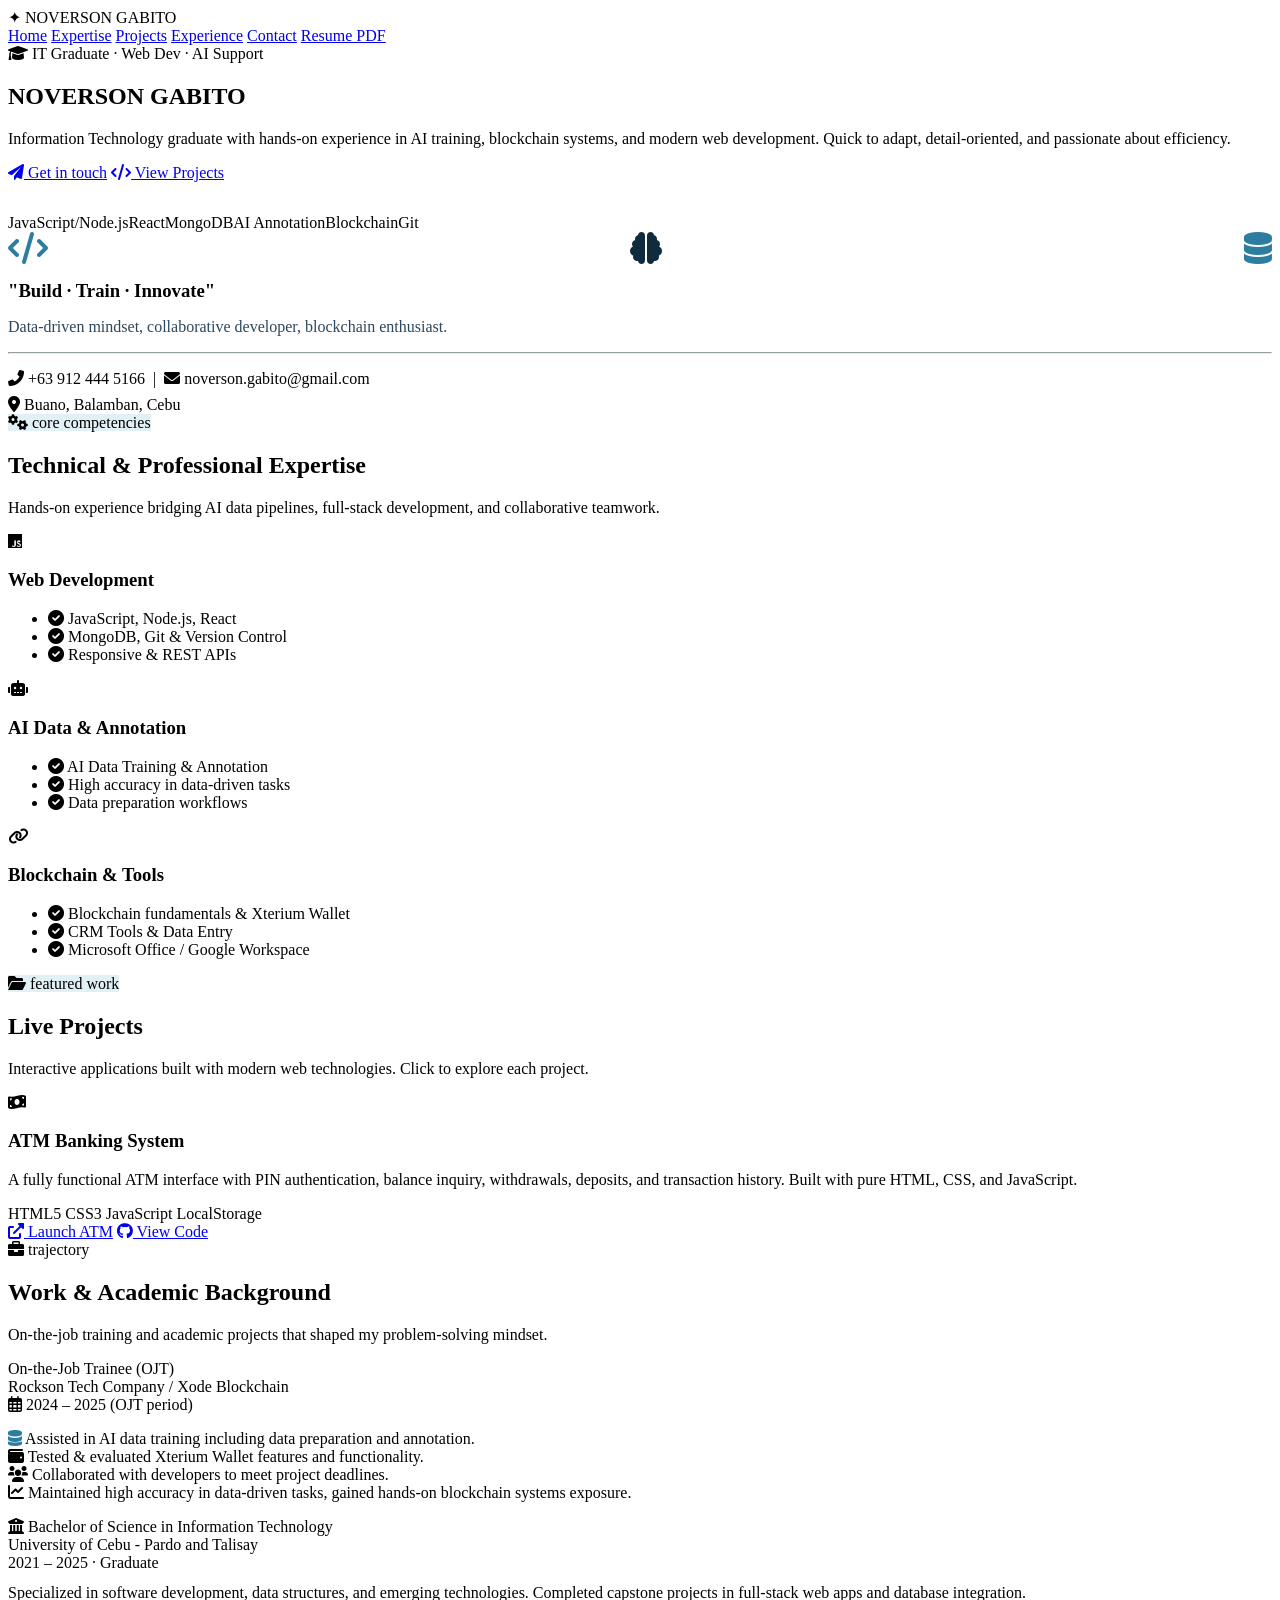
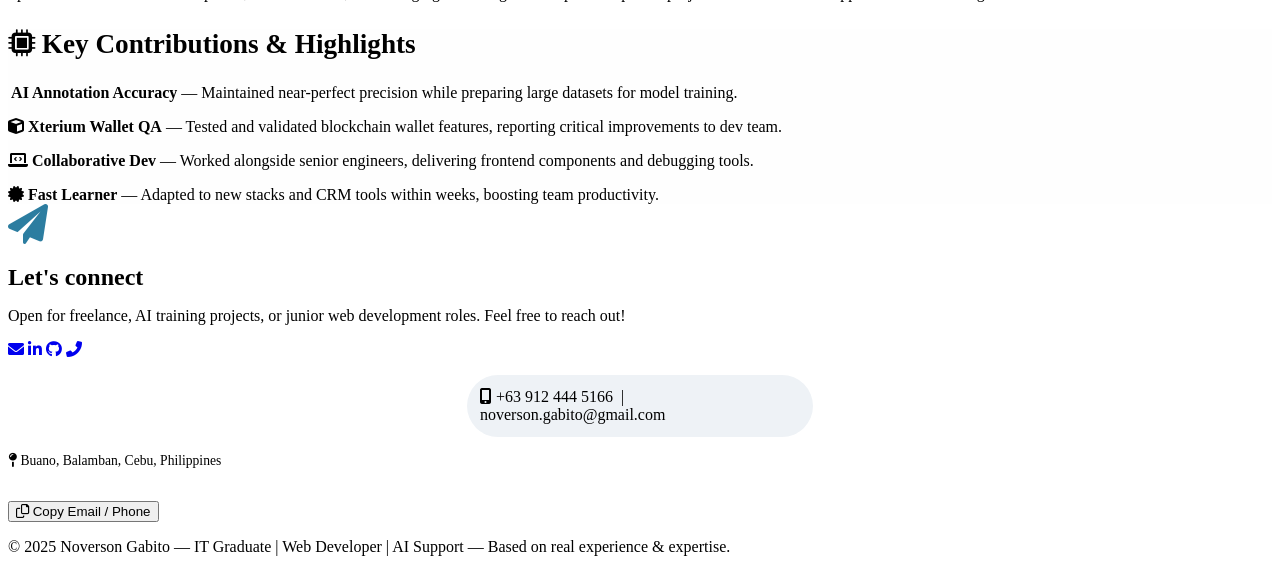
==== index.html @ 31737b8f "Create personal portfolio webpage for Noverson Gabito This HTML file serves as a personal portfolio " ====
<!DOCTYPE html>
<html lang="en">
<head>
  <meta charset="UTF-8">
  <meta name="viewport" content="width=device-width, initial-scale=1.0, viewport-fit=cover">
  <title>Noverson Gabito | IT Graduate · Web Developer · AI Support</title>
  <link href="https://fonts.googleapis.com/css2?family=Inter:opsz,wght@14..32,300;14..32,400;14..32,500;14..32,600;14..32,700;14..32,800&display=swap" rel="stylesheet">
  <link rel="stylesheet" href="https://cdnjs.cloudflare.com/ajax/libs/font-awesome/6.0.0-beta3/css/all.min.css">
  <link rel="stylesheet" href="style.css">
</head>
<body>

<nav class="navbar">
  <div class="nav-container">
    <div class="logo">✦ NOVERSON GABITO</div>
    <div class="nav-links">
      <a href="#home">Home</a>
      <a href="#expertise">Expertise</a>
      <a href="#projects-showcase">Projects</a>
      <a href="#experience">Experience</a>
      <a href="#contact">Contact</a>
      <a href="#" class="btn-resume" id="resumeBtn">Resume PDF</a>
    </div>
  </div>
</nav>

<main>
  <!-- Hero Section -->
  <section id="home" class="hero">
    <div class="hero-grid">
      <div class="hero-content">
        <div class="badge"><i class="fas fa-graduation-cap"></i> IT Graduate · Web Dev · AI Support</div>
        <h1>NOVERSON <span class="hero-highlight">GABITO</span></h1>
        <p class="hero-sub">Information Technology graduate with hands-on experience in AI training, blockchain systems, and modern web development. Quick to adapt, detail-oriented, and passionate about efficiency.</p>
        <div class="btn-group">
          <a href="#contact" class="btn-primary"><i class="fas fa-paper-plane"></i> Get in touch</a>
          <a href="#projects-showcase" class="btn-outline"><i class="fas fa-code"></i> View Projects</a>
        </div>
        <div class="tech-icons" style="margin-top: 2rem;">
          <span>JavaScript/Node.js</span><span>React</span><span>MongoDB</span><span>AI Annotation</span><span>Blockchain</span><span>Git</span>
        </div>
      </div>
      <div class="hero-visual">
        <div style="display: flex; justify-content: space-between; align-items: center;">
          <i class="fas fa-code" style="font-size: 2rem; color: #2c7da0;"></i>
          <i class="fas fa-brain" style="font-size: 2rem; color: #0f2b3d;"></i>
          <i class="fas fa-database" style="font-size: 2rem; color: #2c7da0;"></i>
        </div>
        <h3 style="margin: 1rem 0 0.5rem;">"Build · Train · Innovate"</h3>
        <p style="color: #2c475c;">Data-driven mindset, collaborative developer, blockchain enthusiast.</p>
        <hr style="margin: 1rem 0; border-color: #e0f0f5;">
        <div><i class="fas fa-phone-alt"></i> +63 912 444 5166 &nbsp;|&nbsp; <i class="fas fa-envelope"></i> noverson.gabito@gmail.com</div>
        <div style="margin-top: 0.5rem;"><i class="fas fa-map-marker-alt"></i> Buano, Balamban, Cebu</div>
      </div>
    </div>
  </section>

  <!-- EXPERTISE Section -->
  <section id="expertise">
    <div>
      <span class="badge" style="background:#e1f0f5;"><i class="fas fa-cogs"></i> core competencies</span>
      <h2 class="section-title">Technical & Professional Expertise</h2>
      <p class="section-sub">Hands-on experience bridging AI data pipelines, full-stack development, and collaborative teamwork.</p>
    </div>
    <div class="expertise-grid">
      <div class="exp-card">
        <div class="exp-icon"><i class="fab fa-js"></i></div>
        <h3>Web Development</h3>
        <ul class="exp-list">
          <li><i class="fas fa-check-circle"></i> JavaScript, Node.js, React</li>
          <li><i class="fas fa-check-circle"></i> MongoDB, Git & Version Control</li>
          <li><i class="fas fa-check-circle"></i> Responsive & REST APIs</li>
        </ul>
      </div>
      <div class="exp-card">
        <div class="exp-icon"><i class="fas fa-robot"></i></div>
        <h3>AI Data & Annotation</h3>
        <ul class="exp-list">
          <li><i class="fas fa-check-circle"></i> AI Data Training & Annotation</li>
          <li><i class="fas fa-check-circle"></i> High accuracy in data-driven tasks</li>
          <li><i class="fas fa-check-circle"></i> Data preparation workflows</li>
        </ul>
      </div>
      <div class="exp-card">
        <div class="exp-icon"><i class="fas fa-link"></i></div>
        <h3>Blockchain & Tools</h3>
        <ul class="exp-list">
          <li><i class="fas fa-check-circle"></i> Blockchain fundamentals & Xterium Wallet</li>
          <li><i class="fas fa-check-circle"></i> CRM Tools & Data Entry</li>
          <li><i class="fas fa-check-circle"></i> Microsoft Office / Google Workspace</li>
        </ul>
      </div>
    </div>
  </section>

  <!-- PROJECTS SHOWCASE Section - with ATM System -->
  <section id="projects-showcase">
    <div>
      <span class="badge" style="background:#e1f0f5;"><i class="fas fa-folder-open"></i> featured work</span>
      <h2 class="section-title">Live Projects</h2>
      <p class="section-sub">Interactive applications built with modern web technologies. Click to explore each project.</p>
    </div>
    <div class="projects-showcase-grid">
      <!-- ATM System Project Card -->
      <div class="project-showcase-card">
        <div class="project-showcase-icon">
          <i class="fas fa-solid fa-money-bill-wave"></i>
        </div>
        <h3>ATM Banking System</h3>
        <p>A fully functional ATM interface with PIN authentication, balance inquiry, withdrawals, deposits, and transaction history. Built with pure HTML, CSS, and JavaScript.</p>
        <div class="project-tech-stack">
          <span>HTML5</span>
          <span>CSS3</span>
          <span>JavaScript</span>
          <span>LocalStorage</span>
        </div>
        <div class="project-links">
          <a href="projects/atm-system/index.html" target="_blank" class="btn-project-live"><i class="fas fa-external-link-alt"></i> Launch ATM</a>
          <a href="#" class="btn-project-code" id="atmCodeBtn"><i class="fab fa-github"></i> View Code</a>
        </div>
      </div>
    </div>
  </section>

  <!-- EXPERIENCE + EDUCATION -->
  <section id="experience">
    <div>
      <span class="badge"><i class="fas fa-briefcase"></i> trajectory</span>
      <h2 class="section-title">Work & Academic Background</h2>
      <p class="section-sub">On-the-job training and academic projects that shaped my problem-solving mindset.</p>
    </div>

    <div class="timeline-card">
      <div class="job-title">On-the-Job Trainee (OJT)</div>
      <div class="company">Rockson Tech Company / Xode Blockchain</div>
      <div class="job-date"><i class="far fa-calendar-alt"></i> 2024 – 2025 (OJT period)</div>
      <ul class="job-desc" style="list-style: none; padding-left: 0;">
        <li><i class="fas fa-database" style="color:#2c7da0;"></i> Assisted in AI data training including data preparation and annotation.</li>
        <li><i class="fas fa-wallet"></i> Tested & evaluated Xterium Wallet features and functionality.</li>
        <li><i class="fas fa-users"></i> Collaborated with developers to meet project deadlines.</li>
        <li><i class="fas fa-chart-line"></i> Maintained high accuracy in data-driven tasks, gained hands-on blockchain systems exposure.</li>
      </ul>
    </div>

    <div class="timeline-card" style="border-left-color: #0f2b3d;">
      <div class="job-title"><i class="fas fa-university"></i> Bachelor of Science in Information Technology</div>
      <div class="company">University of Cebu - Pardo and Talisay</div>
      <div class="job-date">2021 – 2025 · Graduate</div>
      <p style="margin-top: 12px;">Specialized in software development, data structures, and emerging technologies. Completed capstone projects in full-stack web apps and database integration.</p>
    </div>
  </section>

  <!-- Key Contributions -->
  <section id="projects" style="padding-top: 0;">
    <div class="contact-card" style="background: #fefefe; text-align: left;">
      <h3 style="font-size: 1.7rem; margin-bottom: 0.5rem;"><i class="fas fa-microchip"></i> Key Contributions & Highlights</h3>
      <div style="display: flex; flex-direction: column; gap: 1rem; margin-top: 1.5rem;">
        <div class="project-item"><strong><i class="fas fa-chart-simple"></i> AI Annotation Accuracy</strong> — Maintained near-perfect precision while preparing large datasets for model training.</div>
        <div class="project-item"><strong><i class="fas fa-cube"></i> Xterium Wallet QA</strong> — Tested and validated blockchain wallet features, reporting critical improvements to dev team.</div>
        <div class="project-item"><strong><i class="fas fa-laptop-code"></i> Collaborative Dev</strong> — Worked alongside senior engineers, delivering frontend components and debugging tools.</div>
        <div class="project-item"><strong><i class="fas fa-certificate"></i> Fast Learner</strong> — Adapted to new stacks and CRM tools within weeks, boosting team productivity.</div>
      </div>
    </div>
  </section>

  <!-- Contact Section -->
  <section id="contact">
    <div class="contact-card">
      <i class="fas fa-paper-plane" style="font-size: 2.5rem; color: #2c7da0;"></i>
      <h2 class="section-title" style="margin-bottom: 0.5rem;">Let's connect</h2>
      <p>Open for freelance, AI training projects, or junior web development roles. Feel free to reach out!</p>
      <div class="social-links">
        <a href="mailto:noverson.gabito@gmail.com" aria-label="Email"><i class="fas fa-envelope"></i></a>
        <a href="#" aria-label="LinkedIn"><i class="fab fa-linkedin-in"></i></a>
        <a href="#" aria-label="GitHub"><i class="fab fa-github"></i></a>
        <a href="#" aria-label="Phone"><i class="fas fa-phone-alt"></i></a>
      </div>
      <div style="background: #eef2f6; border-radius: 60px; padding: 0.8rem; max-width: 320px; margin: 1rem auto;">
        <i class="fas fa-mobile-alt"></i> +63 912 444 5166 &nbsp;|&nbsp; noverson.gabito@gmail.com
      </div>
      <p style="margin-top: 1rem; font-size: 0.85rem;"><i class="fas fa-map-pin"></i> Buano, Balamban, Cebu, Philippines</p>
      <button id="copyContactBtn" class="btn-outline" style="margin-top: 1.2rem; cursor: pointer;"><i class="far fa-copy"></i> Copy Email / Phone</button>
      <div id="copyToast" style="position: fixed; bottom: 20px; left: 50%; transform: translateX(-50%); background:#0f2b3d; color: white; padding: 6px 18px; border-radius: 60px; font-size: 0.8rem; opacity: 0; transition:0.2s; pointer-events: none; z-index: 1100;"></div>
    </div>
  </section>
</main>

<footer>
  <p>© 2025 Noverson Gabito — IT Graduate | Web Developer | AI Support — Based on real experience & expertise.</p>
</footer>

<script src="script.js"></script>
</body>
</html>
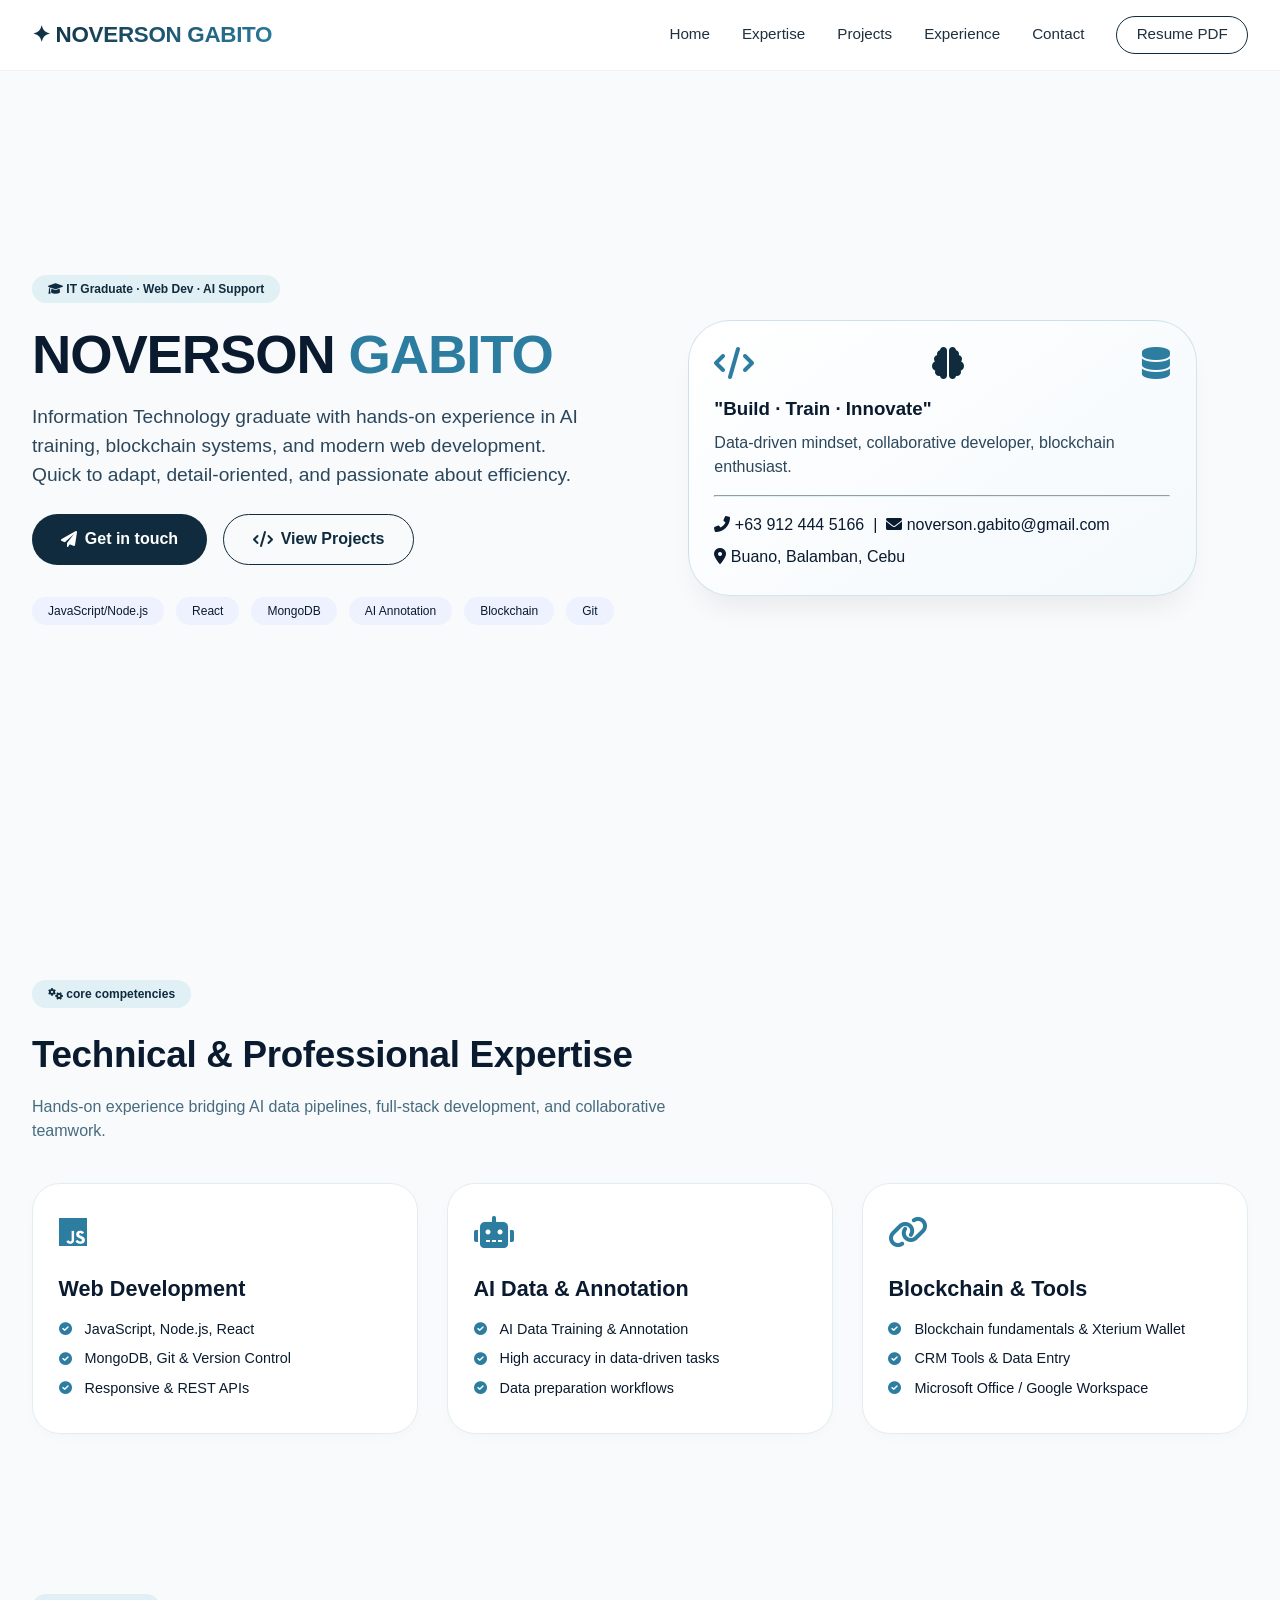
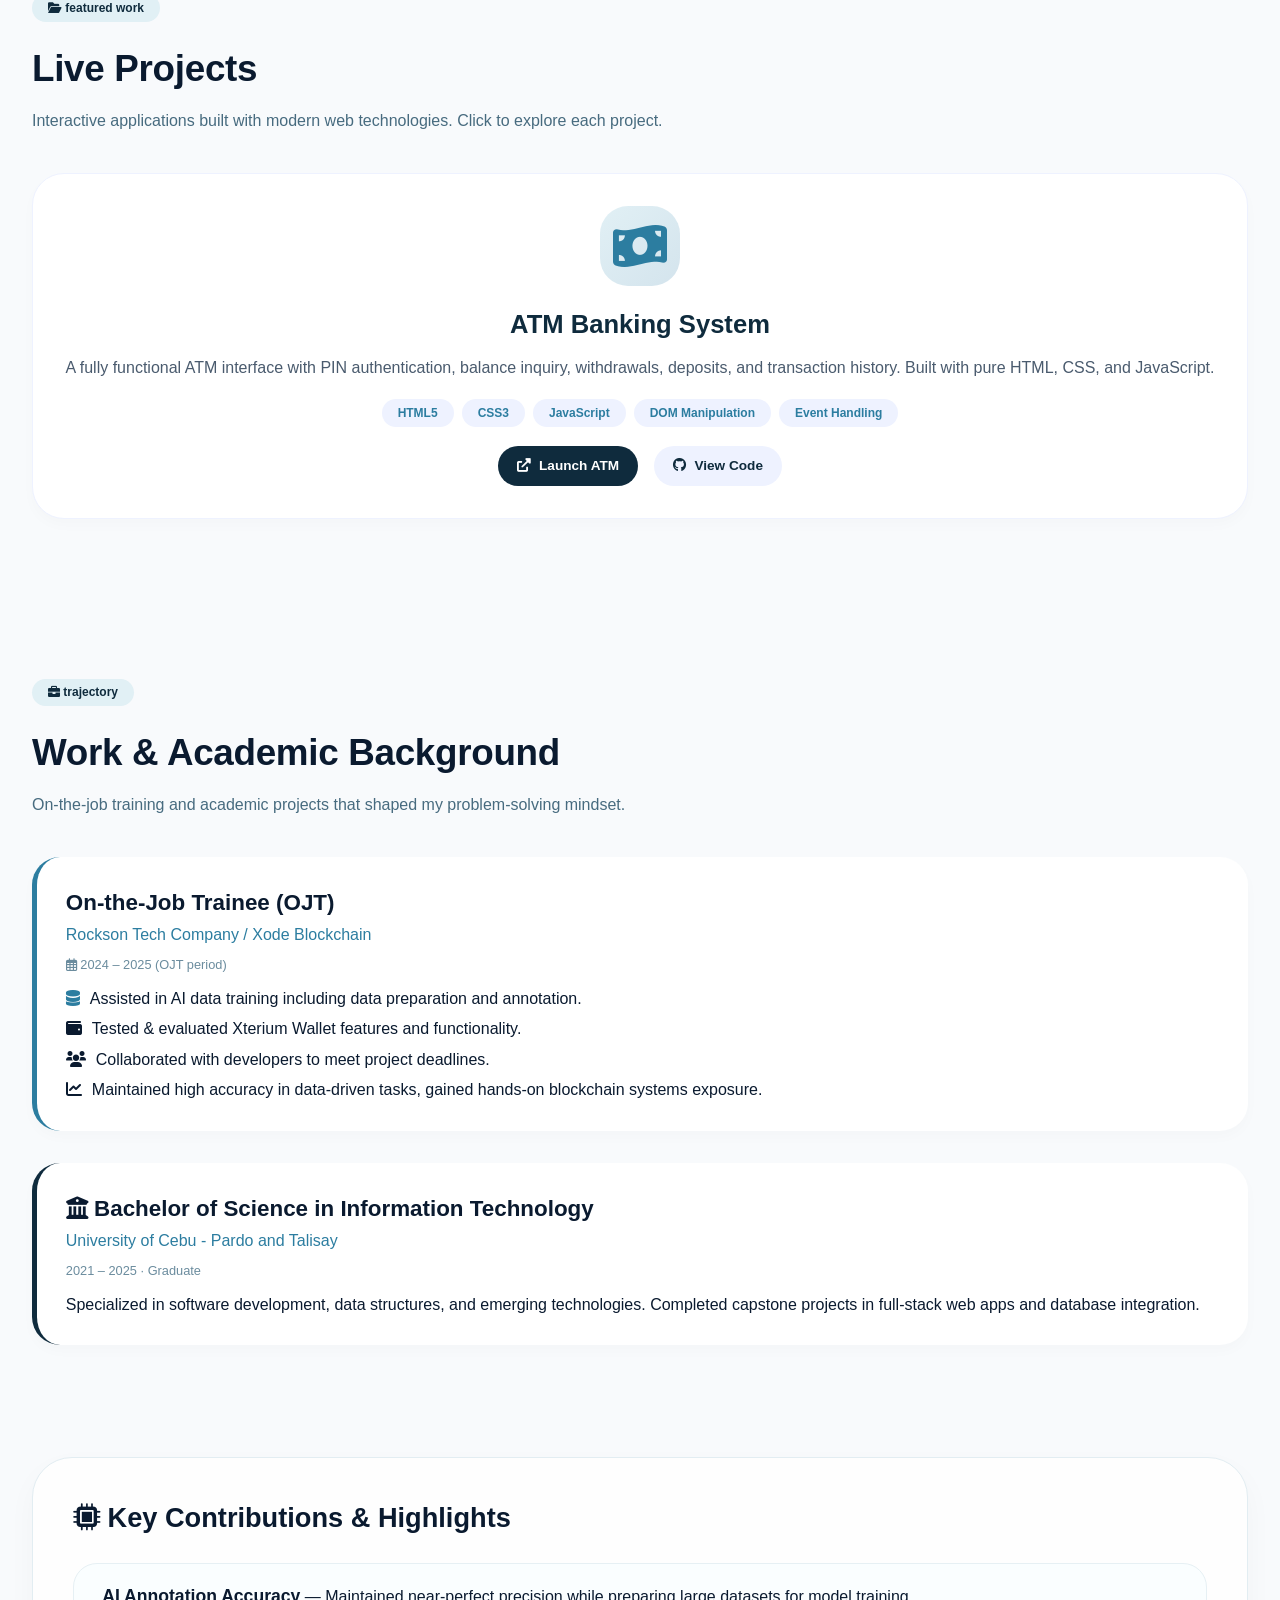
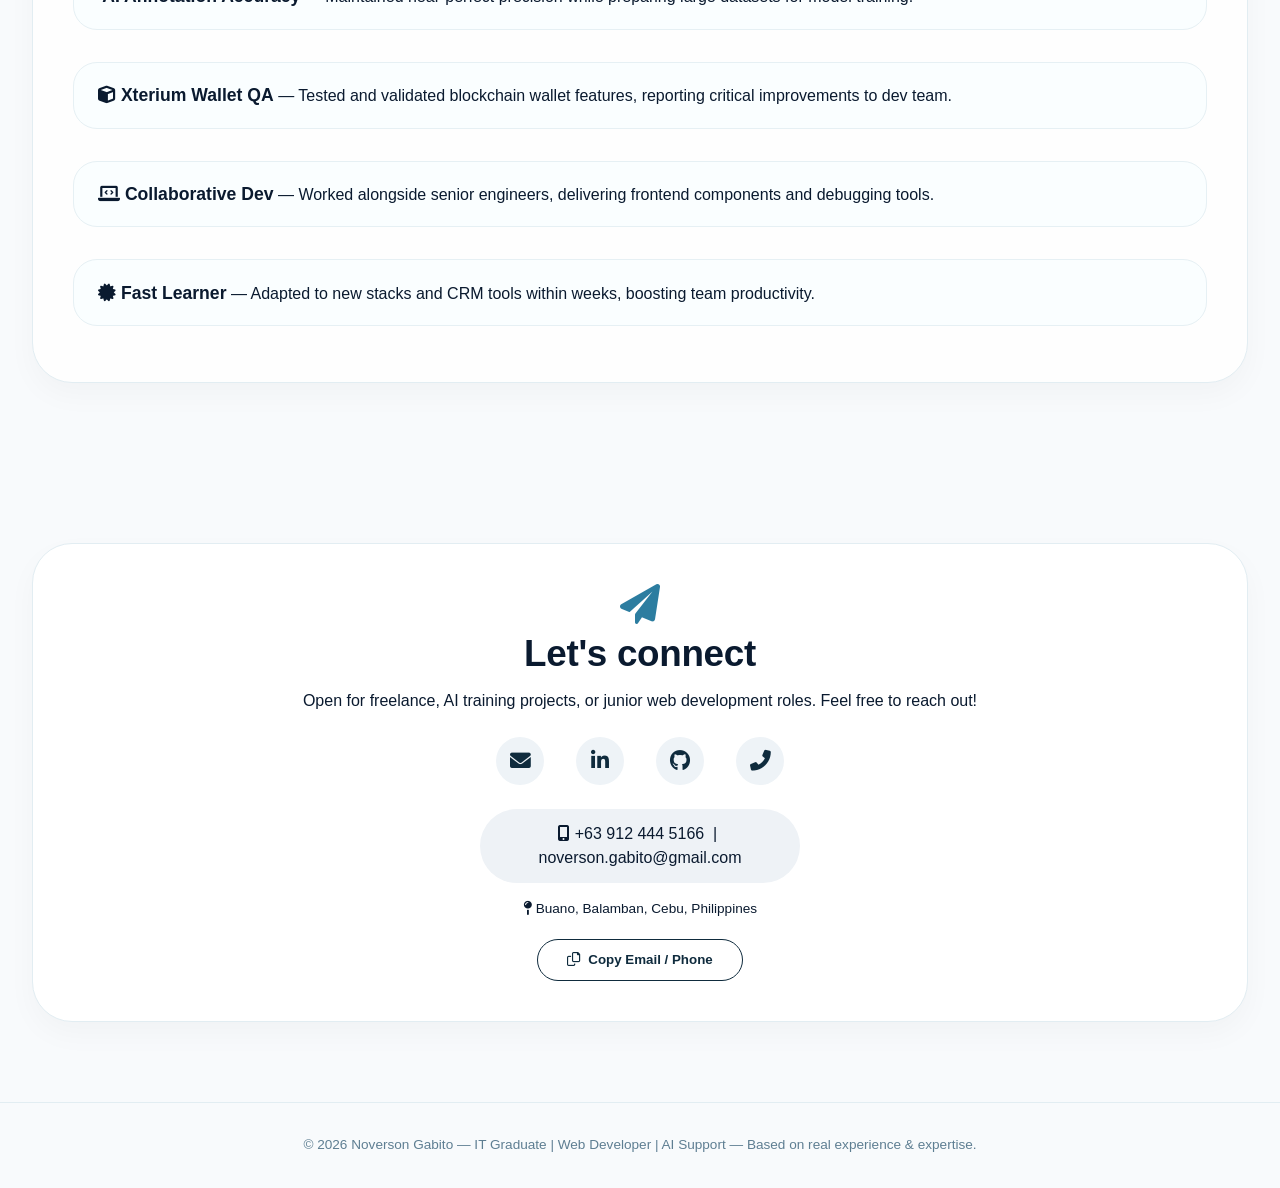
==== commit b3c347a9: "Updated ATM tech stack replaced LocalStorage with DOM Manipulation and Event Handling" ====
--- a/index.html
+++ b/index.html
@@ -112,7 +112,8 @@
           <span>HTML5</span>
           <span>CSS3</span>
           <span>JavaScript</span>
-          <span>LocalStorage</span>
+          <span>DOM Manipulation</span>
+          <span>Event Handling</span>
         </div>
         <div class="project-links">
           <a href="projects/atm-system/index.html" target="_blank" class="btn-project-live"><i class="fas fa-external-link-alt"></i> Launch ATM</a>
--- a/style.css
+++ b/style.css
@@ -0,0 +1,525 @@
+/* ========== SEPARATED CSS FILE ========== */
+
+* {
+  margin: 0;
+  padding: 0;
+  box-sizing: border-box;
+}
+
+body {
+  font-family: 'Inter', sans-serif;
+  background: #f8fafc;
+  color: #0a1a2f;
+  line-height: 1.5;
+  scroll-behavior: smooth;
+}
+
+/* custom gradient accent */
+:root {
+  --primary: #0f2b3d;
+  --primary-light: #1e4a6e;
+  --accent: #2c7da0;
+  --soft-bg: #ffffff;
+  --gray-muted: #eef2f6;
+}
+
+/* navigation */
+.navbar {
+  position: fixed;
+  top: 0;
+  left: 0;
+  width: 100%;
+  padding: 1rem 2rem;
+  background: rgba(255, 255, 255, 0.92);
+  backdrop-filter: blur(12px);
+  z-index: 1000;
+  border-bottom: 1px solid rgba(0, 0, 0, 0.05);
+  transition: all 0.2s;
+}
+
+.nav-container {
+  max-width: 1280px;
+  margin: 0 auto;
+  display: flex;
+  justify-content: space-between;
+  align-items: center;
+  flex-wrap: wrap;
+}
+
+.logo {
+  font-weight: 800;
+  font-size: 1.4rem;
+  letter-spacing: -0.3px;
+  background: linear-gradient(135deg, #0f2b3d, #2c7da0);
+  -webkit-background-clip: text;
+  background-clip: text;
+  color: transparent;
+}
+
+.nav-links {
+  display: flex;
+  gap: 2rem;
+  align-items: center;
+}
+
+.nav-links a {
+  text-decoration: none;
+  font-weight: 500;
+  color: #1e2f3e;
+  transition: 0.2s;
+  font-size: 0.95rem;
+}
+
+.nav-links a:hover {
+  color: #2c7da0;
+}
+
+.btn-resume {
+  border: 1.5px solid #0f2b3d;
+  padding: 0.4rem 1.2rem;
+  border-radius: 40px;
+  background: transparent;
+  font-weight: 600;
+  font-size: 0.85rem;
+  cursor: pointer;
+  transition: 0.2s;
+}
+
+.btn-resume:hover {
+  background: #0f2b3d;
+  color: white;
+}
+
+/* sections */
+section {
+  max-width: 1280px;
+  margin: 0 auto;
+  padding: 5rem 2rem;
+}
+
+.hero {
+  min-height: 100vh;
+  display: flex;
+  align-items: center;
+  padding-top: 6rem;
+}
+
+.hero-grid {
+  display: flex;
+  flex-wrap: wrap;
+  gap: 3rem;
+  align-items: center;
+  justify-content: space-between;
+}
+
+.hero-content {
+  flex: 1.2;
+}
+
+.badge {
+  background: #e1f0f5;
+  display: inline-block;
+  padding: 0.3rem 1rem;
+  border-radius: 40px;
+  font-size: 0.75rem;
+  font-weight: 600;
+  color: #0f2b3d;
+  margin-bottom: 1.2rem;
+}
+
+.hero-content h1 {
+  font-size: 3.4rem;
+  font-weight: 800;
+  line-height: 1.2;
+  letter-spacing: -0.02em;
+  color: #0a1a2f;
+}
+
+.hero-highlight {
+  color: #2c7da0;
+}
+
+.hero-sub {
+  font-size: 1.2rem;
+  color: #2c475c;
+  margin: 1rem 0 1.5rem;
+  max-width: 550px;
+}
+
+.btn-group {
+  display: flex;
+  gap: 1rem;
+  flex-wrap: wrap;
+}
+
+.btn-primary {
+  background: #0f2b3d;
+  color: white;
+  padding: 0.8rem 1.8rem;
+  border-radius: 40px;
+  text-decoration: none;
+  font-weight: 600;
+  transition: 0.25s;
+  display: inline-flex;
+  align-items: center;
+  gap: 8px;
+}
+
+.btn-primary:hover {
+  background: #1e4a6e;
+  transform: translateY(-3px);
+  box-shadow: 0 8px 20px rgba(0, 0, 0, 0.08);
+}
+
+.btn-outline {
+  border: 1.5px solid #0f2b3d;
+  background: transparent;
+  padding: 0.8rem 1.8rem;
+  border-radius: 40px;
+  font-weight: 600;
+  text-decoration: none;
+  color: #0f2b3d;
+  transition: 0.2s;
+  display: inline-flex;
+  align-items: center;
+  gap: 8px;
+}
+
+.btn-outline:hover {
+  background: #0f2b3d;
+  color: white;
+}
+
+.hero-visual {
+  flex: 0.9;
+  background: linear-gradient(145deg, #ffffff, #f4f9fc);
+  border-radius: 42px;
+  padding: 1.6rem;
+  box-shadow: 0 20px 30px -12px rgba(0, 0, 0, 0.08);
+  border: 1px solid rgba(44, 125, 160, 0.2);
+}
+
+.tech-icons {
+  display: flex;
+  gap: 12px;
+  flex-wrap: wrap;
+  margin: 1rem 0;
+}
+
+.tech-icons span {
+  background: #eef2ff;
+  padding: 0.3rem 1rem;
+  border-radius: 30px;
+  font-size: 0.75rem;
+  font-weight: 500;
+}
+
+/* expertise cards */
+.section-title {
+  font-size: 2.3rem;
+  font-weight: 700;
+  margin-bottom: 0.8rem;
+  letter-spacing: -0.3px;
+}
+
+.section-sub {
+  color: #476b7f;
+  margin-bottom: 2.5rem;
+  max-width: 650px;
+}
+
+.expertise-grid {
+  display: grid;
+  grid-template-columns: repeat(auto-fit, minmax(280px, 1fr));
+  gap: 1.8rem;
+  margin-top: 1rem;
+}
+
+.exp-card {
+  background: white;
+  border-radius: 28px;
+  padding: 1.6rem;
+  transition: all 0.25s;
+  border: 1px solid #e2edf2;
+  box-shadow: 0 4px 12px rgba(0, 0, 0, 0.02);
+}
+
+.exp-card:hover {
+  transform: translateY(-5px);
+  border-color: #bdd9e4;
+  box-shadow: 0 20px 25px -12px rgba(0, 0, 0, 0.08);
+}
+
+.exp-icon {
+  font-size: 2rem;
+  color: #2c7da0;
+  margin-bottom: 1rem;
+}
+
+.exp-card h3 {
+  font-size: 1.35rem;
+  margin-bottom: 0.8rem;
+}
+
+.exp-list {
+  list-style: none;
+  padding-left: 0;
+}
+
+.exp-list li {
+  margin-bottom: 0.5rem;
+  display: flex;
+  align-items: center;
+  gap: 8px;
+  font-size: 0.9rem;
+}
+
+.exp-list i {
+  color: #2c7da0;
+  font-size: 0.8rem;
+  width: 18px;
+}
+
+/* experience row (job timeline) */
+.timeline-card {
+  background: white;
+  border-radius: 28px;
+  padding: 1.8rem;
+  margin-bottom: 2rem;
+  border-left: 5px solid #2c7da0;
+  box-shadow: 0 6px 14px rgba(0, 0, 0, 0.02);
+}
+
+.job-title {
+  font-size: 1.4rem;
+  font-weight: 700;
+}
+
+.company {
+  font-weight: 500;
+  color: #2c7da0;
+  margin: 0.2rem 0 0.5rem;
+}
+
+.job-date {
+  font-size: 0.8rem;
+  color: #6b8c9e;
+  margin-bottom: 0.8rem;
+}
+
+.job-desc {
+  display: flex;
+  flex-direction: column;
+  gap: 0.4rem;
+  margin-top: 0.8rem;
+}
+
+.job-desc li {
+  display: flex;
+  gap: 10px;
+  align-items: baseline;
+}
+
+/* projects / achievements */
+.project-item {
+  background: #fafeff;
+  border-radius: 24px;
+  padding: 1.2rem 1.5rem;
+  margin-bottom: 1rem;
+  border: 1px solid #e6f0f4;
+  transition: 0.2s;
+}
+
+.project-item strong {
+  font-size: 1.1rem;
+}
+
+/* contact area */
+.contact-card {
+  background: white;
+  border-radius: 40px;
+  padding: 2.5rem;
+  text-align: center;
+  box-shadow: 0 12px 30px rgba(0, 0, 0, 0.03);
+  border: 1px solid #e2edf2;
+}
+
+.social-links {
+  display: flex;
+  justify-content: center;
+  gap: 2rem;
+  margin: 1.5rem 0;
+}
+
+.social-links a {
+  background: #eef3f7;
+  width: 48px;
+  height: 48px;
+  display: inline-flex;
+  align-items: center;
+  justify-content: center;
+  border-radius: 60px;
+  font-size: 1.3rem;
+  color: #0f2b3d;
+  transition: 0.2s;
+  text-decoration: none;
+}
+
+.social-links a:hover {
+  background: #0f2b3d;
+  color: white;
+  transform: scale(1.05);
+}
+
+footer {
+  text-align: center;
+  padding: 2rem;
+  border-top: 1px solid #e2edf2;
+  color: #5e7e92;
+  font-size: 0.85rem;
+}
+
+@media (max-width: 880px) {
+  .hero-grid {
+    flex-direction: column;
+    text-align: center;
+  }
+  .hero-content h1 {
+    font-size: 2.5rem;
+  }
+  .btn-group {
+    justify-content: center;
+  }
+  section {
+    padding: 3rem 1.5rem;
+  }
+  .nav-links {
+    gap: 1rem;
+  }
+}
+
+@media (max-width: 520px) {
+  .navbar {
+    padding: 0.8rem 1rem;
+  }
+  .logo {
+    font-size: 1.1rem;
+  }
+}
+
+.animate-on-scroll {
+  opacity: 0;
+  transform: translateY(24px);
+  transition: opacity 0.6s ease, transform 0.6s ease;
+}
+
+.animate-in {
+  opacity: 1;
+  transform: translateY(0);
+}
+/* Add these styles to your existing style.css */
+
+/* Projects Showcase Grid */
+.projects-showcase-grid {
+  display: grid;
+  grid-template-columns: repeat(auto-fit, minmax(320px, 1fr));
+  gap: 2rem;
+  margin-top: 1.5rem;
+}
+
+.project-showcase-card {
+  background: white;
+  border-radius: 32px;
+  padding: 2rem;
+  transition: all 0.3s cubic-bezier(0.2, 0, 0, 1);
+  border: 1px solid #eef2ff;
+  box-shadow: 0 6px 14px rgba(0, 0, 0, 0.02);
+  text-align: center;
+}
+
+.project-showcase-card:hover {
+  transform: translateY(-8px);
+  border-color: #cbdffc;
+  box-shadow: 0 25px 35px -12px rgba(0, 0, 0, 0.1);
+}
+
+.project-showcase-icon {
+  font-size: 3rem;
+  background: linear-gradient(135deg, #e1f0f5, #d4e4ed);
+  width: 80px;
+  height: 80px;
+  display: flex;
+  align-items: center;
+  justify-content: center;
+  border-radius: 28px;
+  margin: 0 auto 1.2rem;
+  color: #2c7da0;
+}
+
+.project-showcase-card h3 {
+  font-size: 1.6rem;
+  margin-bottom: 0.8rem;
+  color: #0f2b3d;
+}
+
+.project-showcase-card p {
+  color: #4a5b6e;
+  margin-bottom: 1.2rem;
+  line-height: 1.5;
+}
+
+.project-tech-stack {
+  display: flex;
+  flex-wrap: wrap;
+  gap: 8px;
+  justify-content: center;
+  margin: 1rem 0;
+}
+
+.project-tech-stack span {
+  background: #eef2ff;
+  padding: 0.3rem 1rem;
+  border-radius: 40px;
+  font-size: 0.75rem;
+  font-weight: 600;
+  color: #2c7da0;
+}
+
+.project-links {
+  display: flex;
+  gap: 1rem;
+  justify-content: center;
+  margin-top: 1.2rem;
+}
+
+.btn-project-live, .btn-project-code {
+  display: inline-flex;
+  align-items: center;
+  gap: 8px;
+  padding: 0.6rem 1.2rem;
+  border-radius: 40px;
+  text-decoration: none;
+  font-weight: 600;
+  font-size: 0.85rem;
+  transition: 0.25s;
+}
+
+.btn-project-live {
+  background: #0f2b3d;
+  color: white;
+}
+
+.btn-project-live:hover {
+  background: #2c7da0;
+  transform: translateY(-2px);
+}
+
+.btn-project-code {
+  background: #eef2ff;
+  color: #0f2b3d;
+}
+
+.btn-project-code:hover {
+  background: #dce5f5;
+  transform: translateY(-2px);
+}
